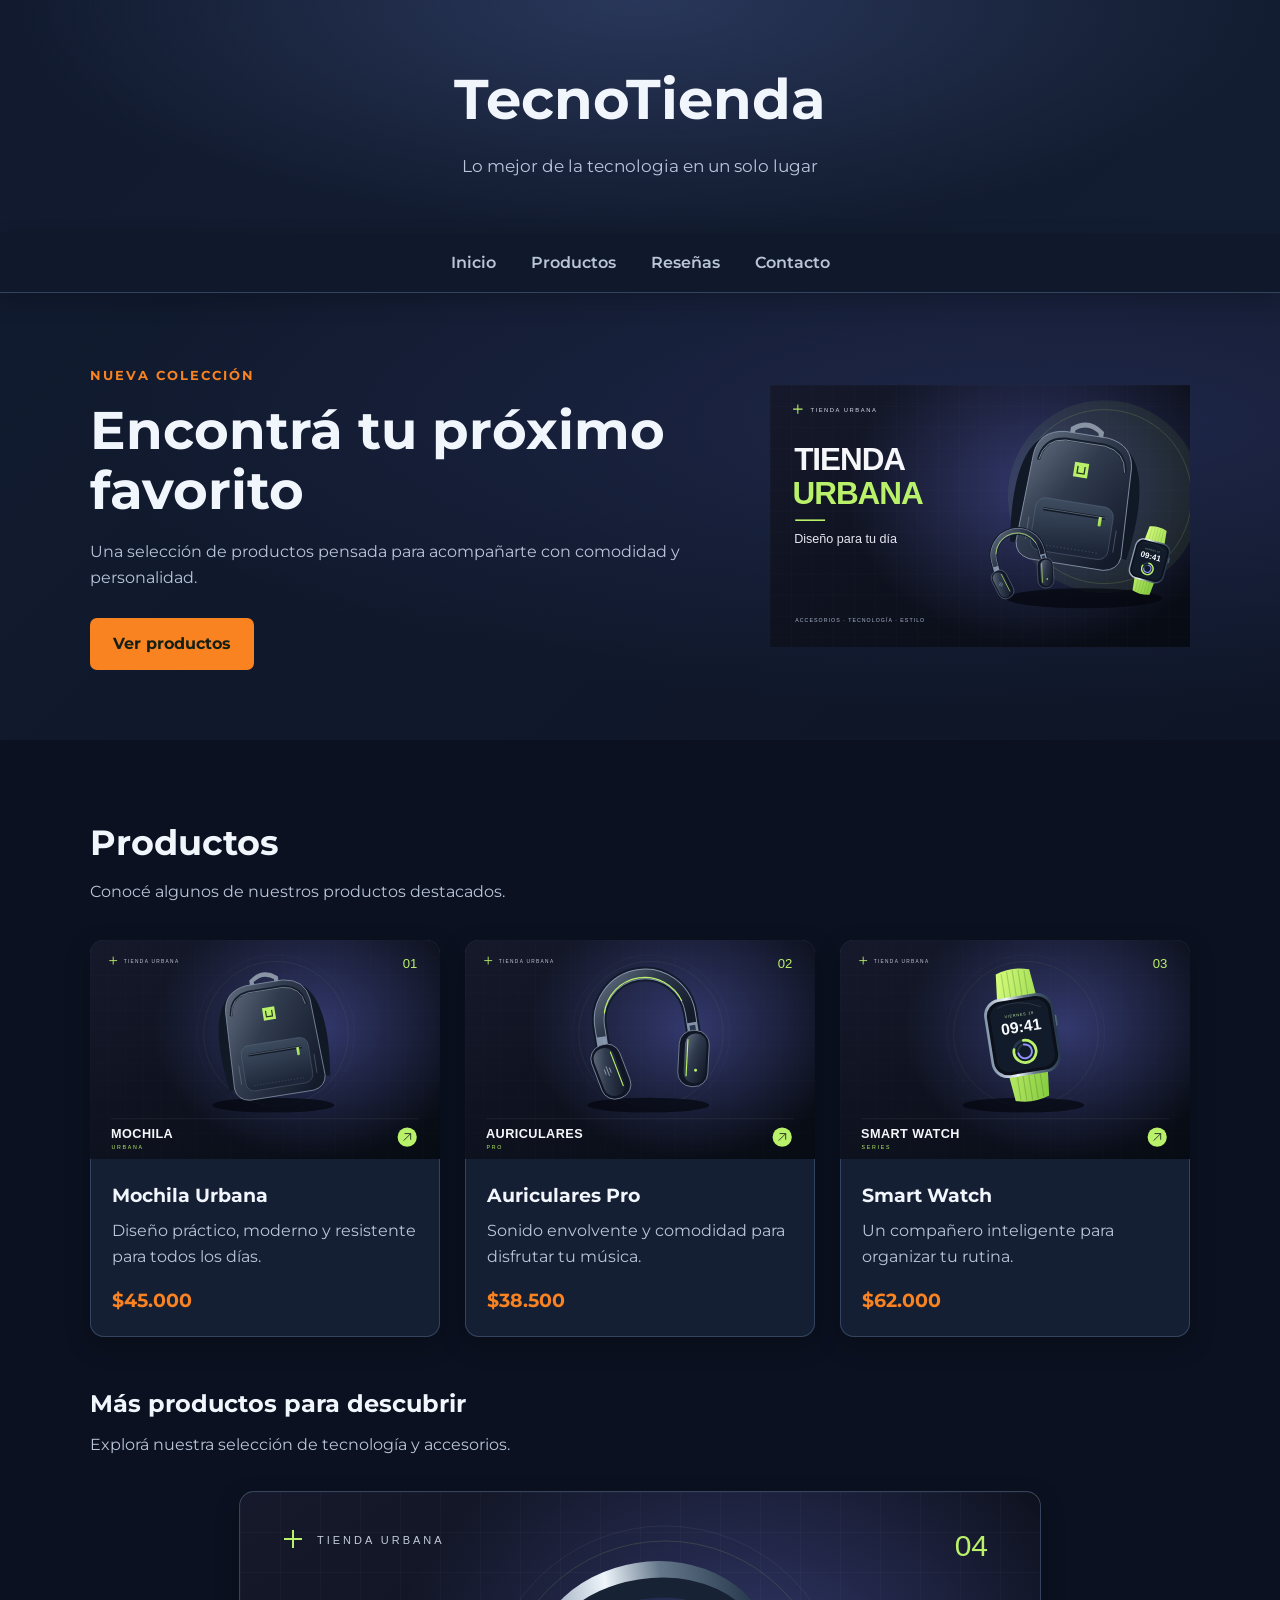
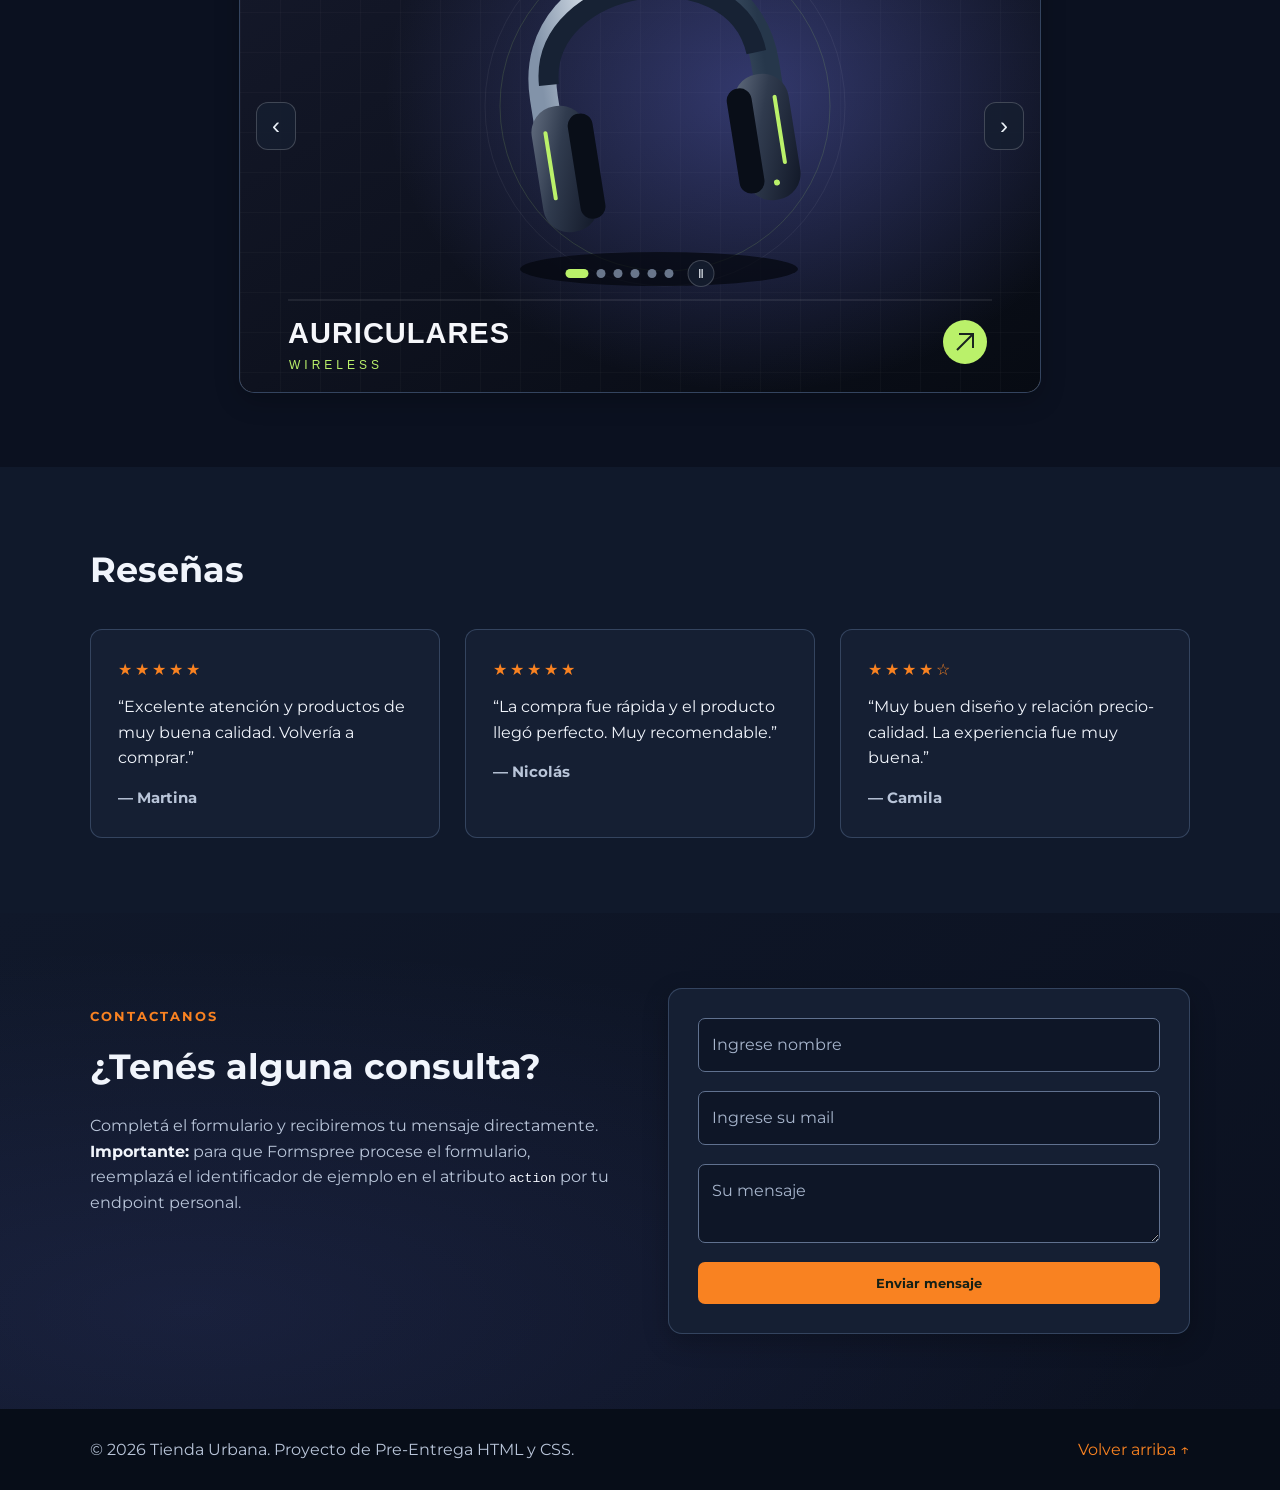
==== index.html @ 488d9ddc "Add files via upload" ====
<!DOCTYPE html>
<html lang="es">
<head>
  <meta charset="UTF-8">
  <meta name="viewport" content="width=device-width, initial-scale=1.0">
  <meta name="theme-color" content="#10192b">
  <meta name="description" content="Tienda Urbana: productos importados">
  <title>TecnoTienda</title>
  <link rel="preconnect" href="https://fonts.googleapis.com">
  <link rel="preconnect" href="https://fonts.gstatic.com" crossorigin>
  <link href="https://fonts.googleapis.com/css2?family=Montserrat:wght@400;600;700&display=swap" rel="stylesheet">
  <link rel="stylesheet" href="styles.css">
</head>
<body>
  <header id="inicio">
    <div class="contenedor">
      <h1>TecnoTienda</h1>
      <p>Lo mejor de la tecnologia en un solo lugar</p>
    </div>
  </header>

  <nav aria-label="Navegación principal">
    <div class="contenedor">
      <ul>
        <li><a href="#inicio">Inicio</a></li>
        <li><a href="#productos">Productos</a></li>
        <li><a href="#resenas">Reseñas</a></li>
        <li><a href="#contacto">Contacto</a></li>
      </ul>
    </div>
  </nav>

  <main>
    <section class="hero">
      <div class="contenedor hero-contenido">
        <div>
          <span class="etiqueta">NUEVA COLECCIÓN</span>
          <h2>Encontrá tu próximo favorito</h2>
          <p>Una selección de productos pensada para acompañarte con comodidad y personalidad.</p>
          <a class="boton" href="#productos">Ver productos</a>
        </div>
        <img src="img/hero.svg" alt="Ilustración de productos de la tienda">
      </div>
    </section>

    <section id="productos" class="seccion">
      <div class="contenedor">
        <h2>Productos</h2>
        <p class="intro">Conocé algunos de nuestros productos destacados.</p>

        <div class="productos">
          <article class="card">
            <img src="img/producto1.svg" alt="Mochila urbana">
            <div class="card-contenido">
              <h3>Mochila Urbana</h3>
              <p>Diseño práctico, moderno y resistente para todos los días.</p>
              <strong>$45.000</strong>
            </div>
          </article>

          <article class="card">
            <img src="img/producto2.svg" alt="Auriculares inalámbricos">
            <div class="card-contenido">
              <h3>Auriculares Pro</h3>
              <p>Sonido envolvente y comodidad para disfrutar tu música.</p>
              <strong>$38.500</strong>
            </div>
          </article>

          <article class="card">
            <img src="img/producto3.svg" alt="Reloj inteligente">
            <div class="card-contenido">
              <h3>Smart Watch</h3>
              <p>Un compañero inteligente para organizar tu rutina.</p>
              <strong>$62.000</strong>
            </div>
          </article>
        </div>

        <div class="coleccion-slider">
          <h3>Más productos para descubrir</h3>
          <p class="intro">Explorá nuestra selección de tecnología y accesorios.</p>
          <div class="slider-marco">
            <iframe src="slider-productos/slider.html" title="Carrusel de seis productos de Tienda Urbana" width="800" height="500" loading="lazy"></iframe>
          </div>
        </div>
      </div>
    </section>

    <section id="resenas" class="seccion resenas-seccion">
      <div class="contenedor">
        <h2>Reseñas</h2>
        <div class="resenas">
          <article class="resena">
            <div class="estrellas">★★★★★</div>
            <p>“Excelente atención y productos de muy buena calidad. Volvería a comprar.”</p>
            <h3>— Martina</h3>
          </article>
          <article class="resena">
            <div class="estrellas">★★★★★</div>
            <p>“La compra fue rápida y el producto llegó perfecto. Muy recomendable.”</p>
            <h3>— Nicolás</h3>
          </article>
          <article class="resena">
            <div class="estrellas">★★★★☆</div>
            <p>“Muy buen diseño y relación precio-calidad. La experiencia fue muy buena.”</p>
            <h3>— Camila</h3>
          </article>
        </div>
      </div>
    </section>

    <section id="contacto" class="seccion contacto">
      <div class="contenedor contacto-grid">
        <div>
          <span class="etiqueta">CONTACTANOS</span>
          <h2>¿Tenés alguna consulta?</h2>
          <p>Completá el formulario y recibiremos tu mensaje directamente.</p>
          <p><strong>Importante:</strong> para que Formspree procese el formulario, reemplazá el identificador de ejemplo en el atributo <code>action</code> por tu endpoint personal.</p>
        </div>

        <form action="https://formspree.io/f/mdeknryv" method="POST">
          <input type="text" name="nombre" placeholder="Ingrese nombre" aria-label="Nombre" required>
          <input type="email" name="email" placeholder="Ingrese su mail" aria-label="Correo electrónico" required>
          <textarea name="mensaje" placeholder="Su mensaje" aria-label="Mensaje" required></textarea>
          <button type="submit">Enviar mensaje</button>
        </form>
      </div>
    </section>
  </main>

  <footer>
    <div class="contenedor">
      <p>&copy; 2026 Tienda Urbana. Proyecto de Pre-Entrega HTML y CSS.</p>
      <a href="#inicio">Volver arriba ↑</a>
    </div>
  </footer>
</body>
</html>
---- styles.css ----
/* Paleta azul noche + verde lima, en sintonía con las ilustraciones. */
:root {
  color-scheme: dark;
  --fondo: #0b1120;
  --superficie: #151f33;
  --texto: #f1f5fc;
  --texto-suave: #b9c5d9;
  --acento: #f98221;
  --acento-hover: #f98221;
  --borde: #34445f;
  --sombra: 0 8px 26px rgba(0, 0, 0, .24);
}

* {
  box-sizing: border-box;
  margin: 0;
  padding: 0;
}

html {
  scroll-behavior: smooth;
}

body {
  font-family: "Montserrat", sans-serif;
  color: var(--texto);
  background: var(--fondo);
  line-height: 1.6;
}

.contenedor {
  width: min(1100px, 90%);
  margin: 0 auto;
}

header {
  background: radial-gradient(ellipse at 50% 0%, #29375a 0%, transparent 70%), linear-gradient(135deg, #111a2e, #131d31);
  color: var(--texto);
  padding: 55px 0;
  text-align: center;
}

header h1 {
  font-size: clamp(2rem, 5vw, 3.5rem);
  margin-bottom: 8px;
}

header p {
  font-size: 1.05rem;
  color: var(--texto-suave);
}

nav {
  background: #10192b;
  box-shadow: 0 1px 0 var(--borde), 0 8px 24px rgba(0, 0, 0, .2);
  position: sticky;
  top: 0;
  z-index: 10;
}

nav ul {
  list-style: none;
  display: flex;
  justify-content: center;
  gap: 35px;
  padding: 16px 0;
}

nav a {
  color: var(--texto-suave);
  text-decoration: none;
  font-weight: 600;
  transition: color .2s;
}

nav a:hover {
  color: var(--acento);
}

.hero {
  background: radial-gradient(ellipse at 85% 30%, rgba(120, 129, 255, .15), transparent 65%), linear-gradient(135deg, #111b2f, #0e1526);
  padding: 70px 0;
}

.hero-contenido {
  display: flex;
  align-items: center;
  justify-content: space-between;
  gap: 45px;
}

.hero-contenido > div {
  flex: 1;
}

.hero h2 {
  font-size: clamp(2rem, 5vw, 3.3rem);
  line-height: 1.15;
  margin: 12px 0 18px;
}

.hero p {
  color: var(--texto-suave);
  max-width: 600px;
  margin-bottom: 28px;
}

.hero img {
  width: min(420px, 42%);
  height: auto;
}

.etiqueta {
  color: var(--acento);
  font-size: .8rem;
  font-weight: 700;
  letter-spacing: 2px;
}

.boton,
button {
  display: inline-block;
  background: var(--acento);
  color: #142016;
  border: 0;
  padding: 13px 23px;
  border-radius: 7px;
  text-decoration: none;
  font-family: inherit;
  font-weight: 700;
  cursor: pointer;
  transition: background-color .2s, box-shadow .2s;
}

.boton:hover,
button:hover {
  background: var(--acento-hover);
  box-shadow: 0 4px 22px rgba(186, 241, 106, .15);
}

a:focus-visible,
button:focus-visible {
  outline: 3px solid var(--acento);
  outline-offset: 4px;
}

::selection {
  background: var(--acento);
  color: #142016;
}

.seccion {
  padding: 75px 0;
}

.seccion h2 {
  font-size: 2.2rem;
  margin-bottom: 8px;
}

.intro {
  margin-bottom: 35px;
  color: var(--texto-suave);
}

.productos {
  display: flex;
  flex-wrap: wrap;
  gap: 25px;
}

.card {
  background: var(--superficie);
  border-radius: 14px;
  overflow: hidden;
  flex: 1 1 280px;
  box-shadow: inset 0 0 0 1px var(--borde), var(--sombra);
}

.card img {
  width: 100%;
  display: block;
}

.card-contenido {
  padding: 22px;
}

.card h3 {
  margin-bottom: 8px;
}

.card p {
  color: var(--texto-suave);
  margin-bottom: 15px;
}

.card strong {
  color: var(--acento);
  font-size: 1.2rem;
}

.resenas-seccion {
  background: #10192b;
}

.resenas {
  display: grid;
  grid-template-columns: repeat(3, 1fr);
  gap: 25px;
  margin-top: 30px;
}

.resena {
  background: var(--superficie);
  box-shadow: inset 0 0 0 1px var(--borde);
  padding: 28px;
  border-radius: 12px;
}

.estrellas {
  color: var(--acento);
  letter-spacing: 3px;
  margin-bottom: 12px;
}

.resena h3 {
  color: var(--texto-suave);
  margin-top: 15px;
  font-size: .95rem;
}

.contacto {
  background: radial-gradient(ellipse at 15% 80%, rgba(120, 129, 255, .1), transparent 65%), linear-gradient(135deg, #10182a, #0b1120);
}

.contacto p {
  color: var(--texto-suave);
}

.contacto strong,
.contacto code {
  color: var(--texto);
}

.contacto-grid {
  display: grid;
  grid-template-columns: 1fr 1fr;
  gap: 55px;
  align-items: start;
}

.contacto-grid > div {
  padding-top: 15px;
}

.contacto h2 {
  margin: 10px 0 18px;
}

.contacto form {
  background: var(--superficie);
  padding: 30px;
  border-radius: 14px;
  box-shadow: inset 0 0 0 1px var(--borde), var(--sombra);
  display: flex;
  flex-direction: column;
  gap: 9px;
}

input,
textarea {
  width: 100%;
  padding: 13px;
  border: 1px solid #60718f;
  background: #0e1627;
  color: var(--texto);
  caret-color: var(--acento);
  border-radius: 7px;
  font: inherit;
  margin-bottom: 10px;
}

textarea {
  resize: vertical;
}

input::placeholder,
textarea::placeholder {
  color: #a7b5cc;
  opacity: 1;
}

input:focus,
textarea:focus {
  outline: 2px solid var(--acento);
  border-color: transparent;
}

footer {
  background: #070d18;
  color: var(--texto-suave);
  padding: 28px 0;
}

footer .contenedor {
  display: flex;
  justify-content: space-between;
  gap: 20px;
  align-items: center;
}

footer a {
  color: var(--acento);
  text-decoration: none;
}

footer a:hover {
  color: var(--acento-hover);
}

@media (max-width: 800px) {
  .hero-contenido {
    flex-direction: column;
    text-align: center;
  }

  .hero img {
    width: min(330px, 80%);
  }

  .resenas {
    grid-template-columns: 1fr;
  }

  .contacto-grid {
    grid-template-columns: 1fr;
    gap: 30px;
  }
}

@media (max-width: 560px) {
  nav ul {
    gap: 15px;
    flex-wrap: wrap;
    font-size: .9rem;
  }

  .seccion {
    padding: 55px 0;
  }

  footer .contenedor {
    flex-direction: column;
    text-align: center;
  }
}

/* Carrusel de seis productos: proporción original 800 × 500. */
.coleccion-slider { margin-top: 48px; }
.coleccion-slider h3 { font-size: 1.5rem; margin-bottom: 8px; }
.slider-marco { position: relative; width: 100%; max-width: 800px; aspect-ratio: 8 / 5; margin-inline: auto; overflow: hidden; border-radius: 14px; background: #0a0e18; box-shadow: 0 0 0 1px var(--borde), var(--sombra); }
.slider-marco iframe { position: absolute; inset: 0; display: block; width: 100%; height: 100%; border: 0; }
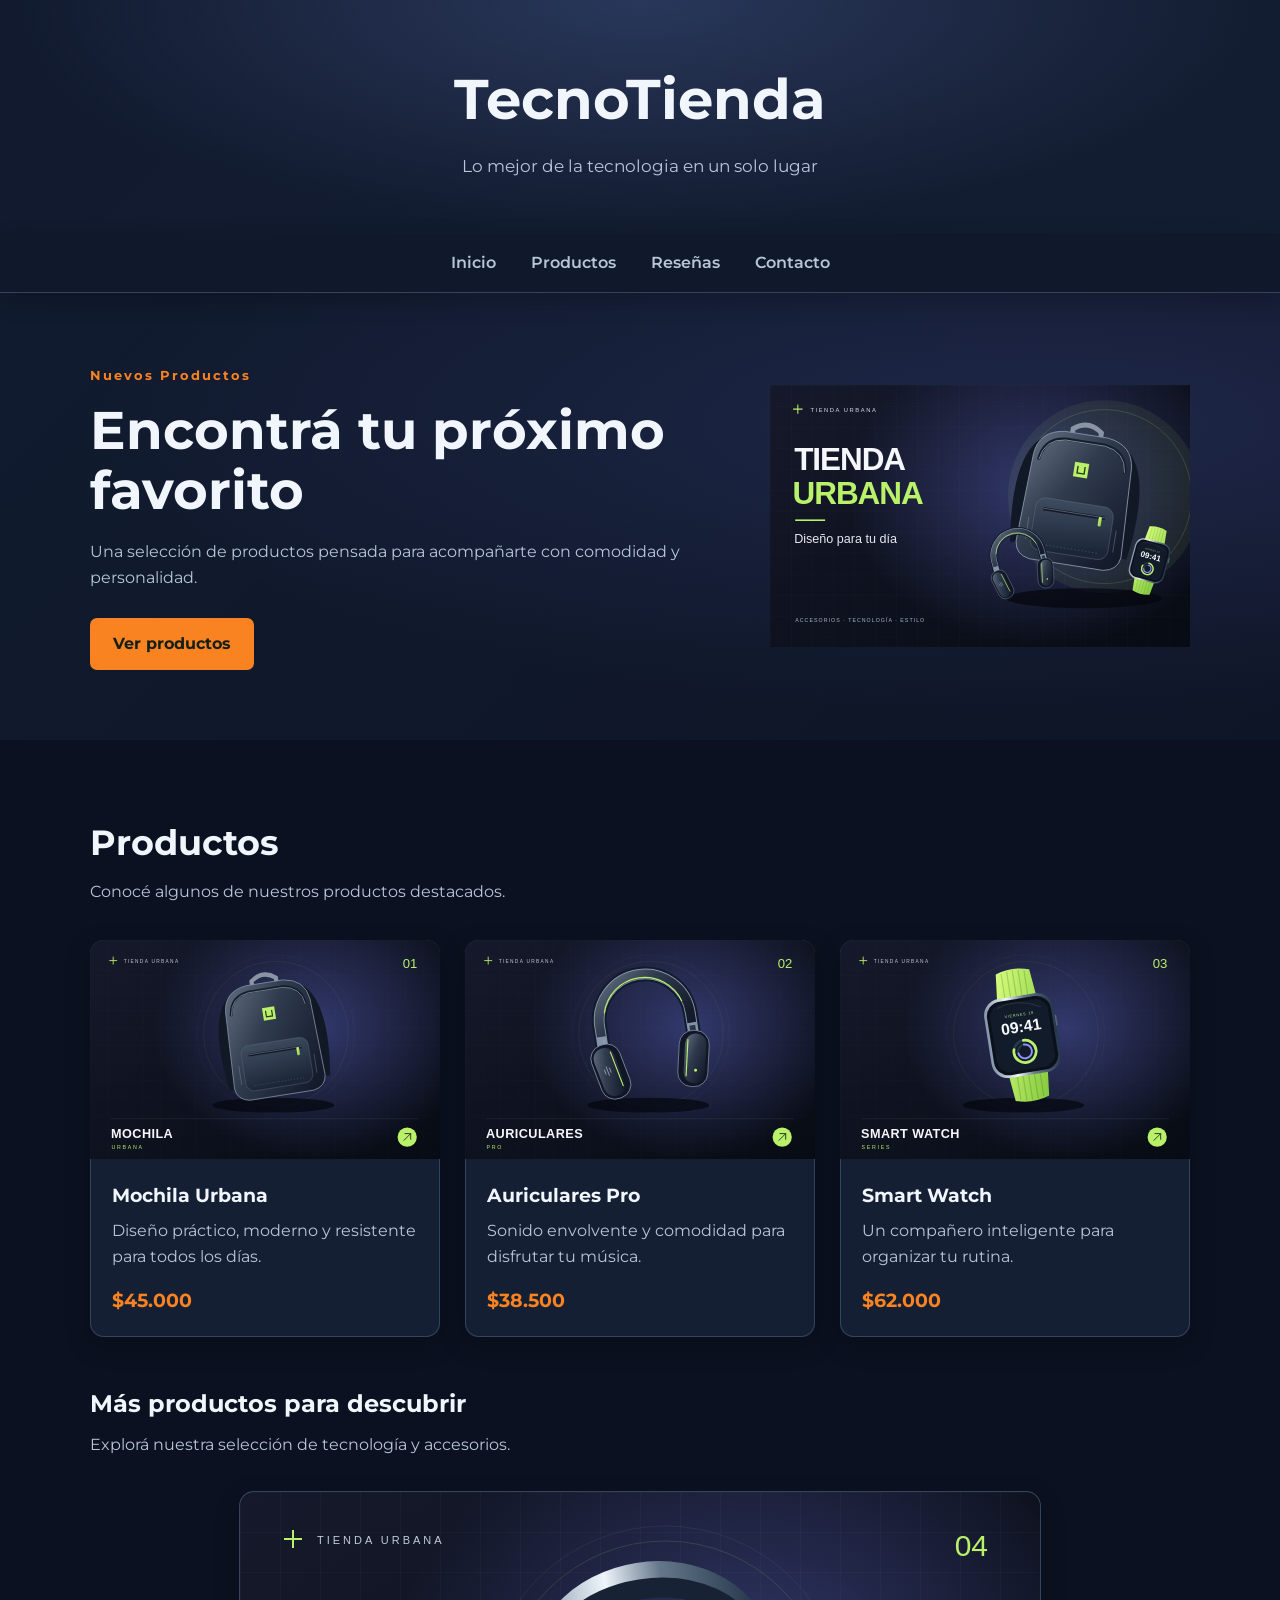
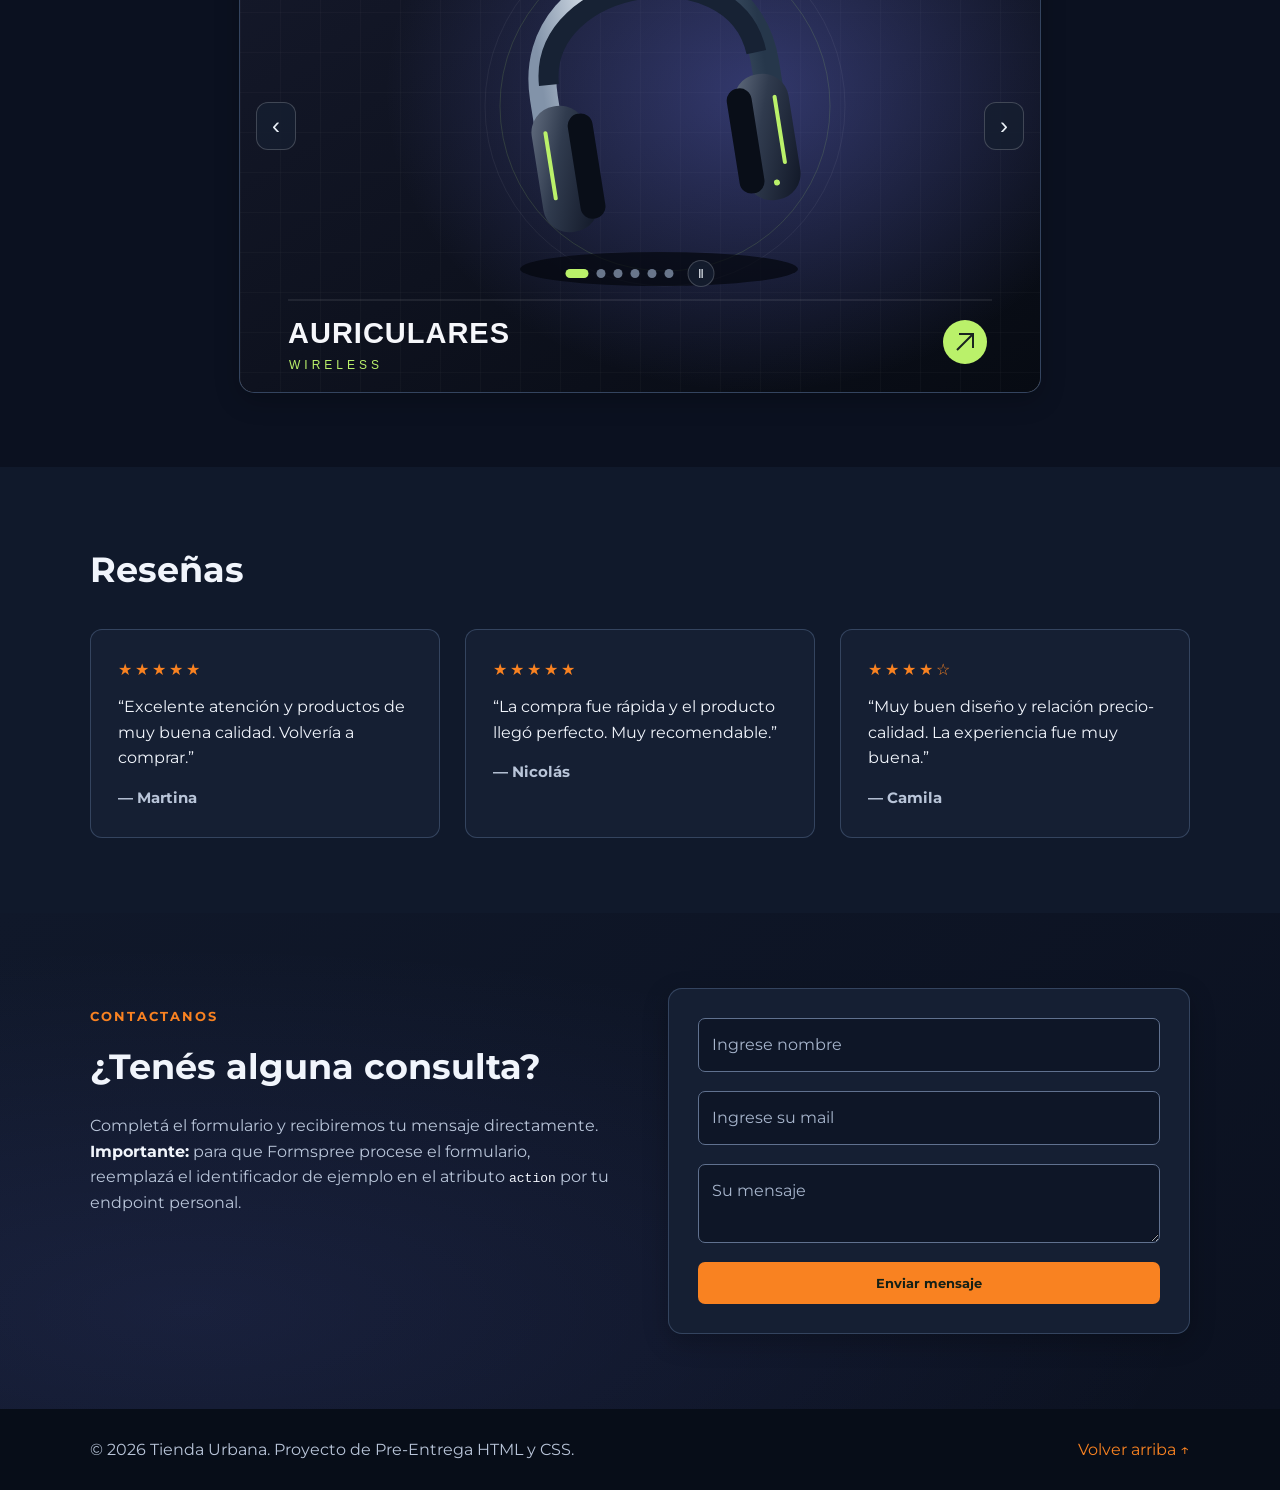
==== commit 37713260: "Update index.html" ====
--- a/index.html
+++ b/index.html
@@ -34,7 +34,7 @@
     <section class="hero">
       <div class="contenedor hero-contenido">
         <div>
-          <span class="etiqueta">NUEVA COLECCIÓN</span>
+          <span class="etiqueta">Nuevos Productos</span>
           <h2>Encontrá tu próximo favorito</h2>
           <p>Una selección de productos pensada para acompañarte con comodidad y personalidad.</p>
           <a class="boton" href="#productos">Ver productos</a>
--- a/styles.css
+++ b/styles.css
@@ -1,4 +1,4 @@
-/* Paleta azul noche + verde lima, en sintonía con las ilustraciones. */
+
 :root {
   color-scheme: dark;
   --fondo: #0b1120;
@@ -356,7 +356,6 @@
   }
 }
 
-/* Carrusel de seis productos: proporción original 800 × 500. */
 .coleccion-slider { margin-top: 48px; }
 .coleccion-slider h3 { font-size: 1.5rem; margin-bottom: 8px; }
 .slider-marco { position: relative; width: 100%; max-width: 800px; aspect-ratio: 8 / 5; margin-inline: auto; overflow: hidden; border-radius: 14px; background: #0a0e18; box-shadow: 0 0 0 1px var(--borde), var(--sombra); }
